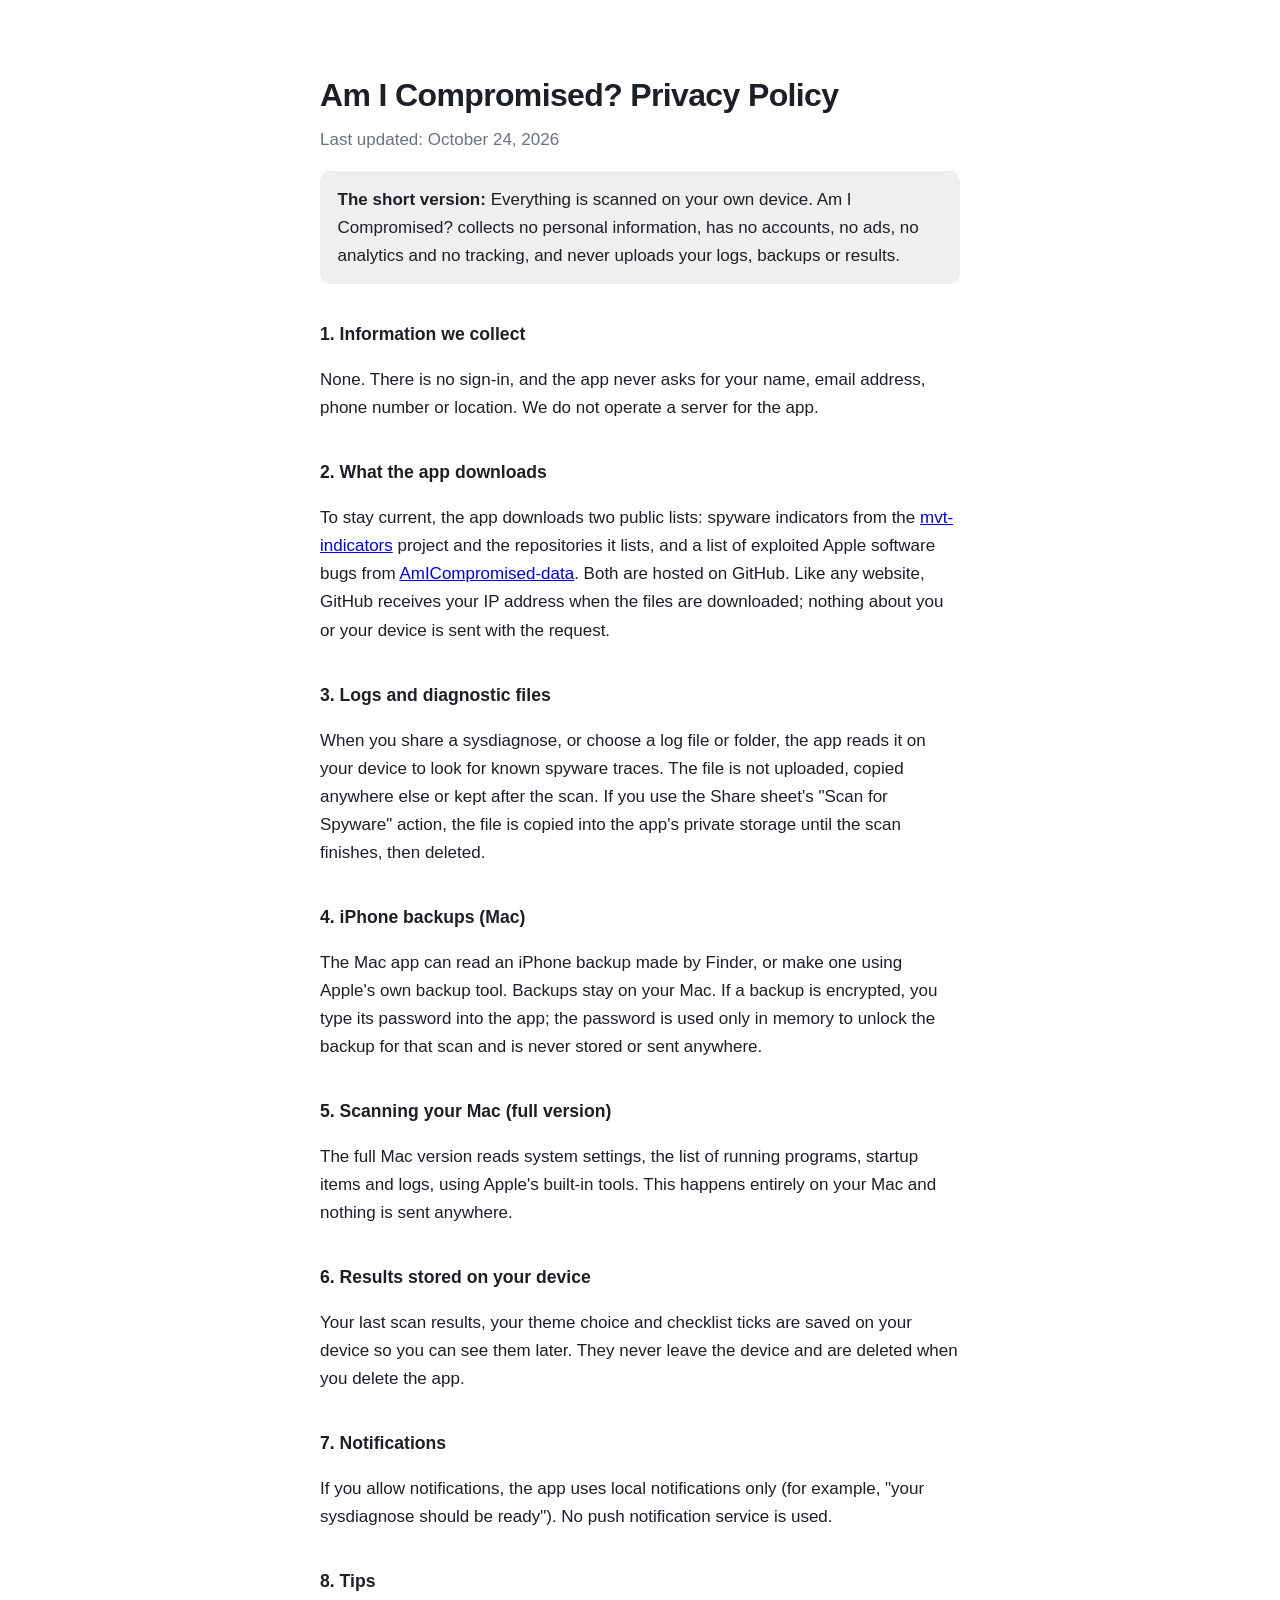
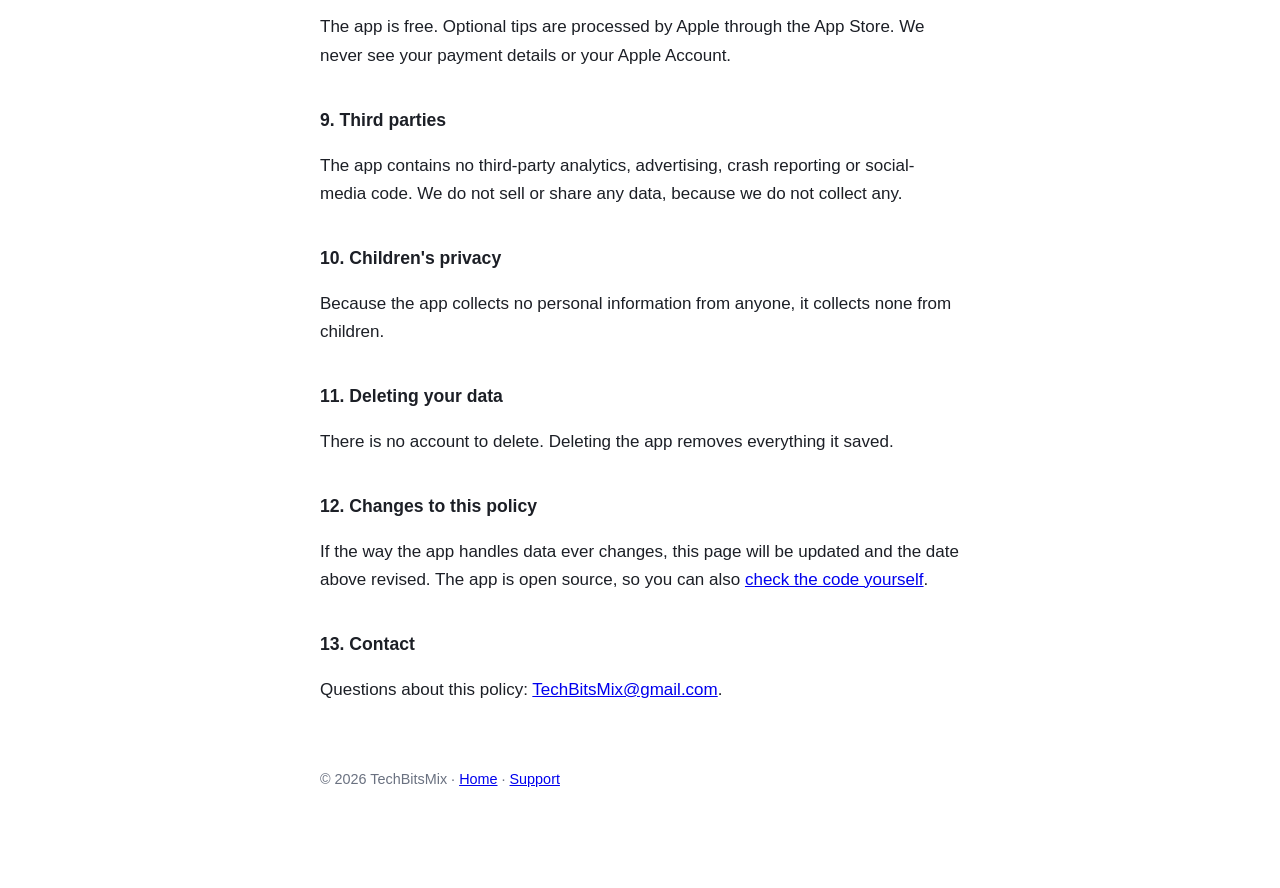
==== docs/privacy.html @ dd46e2ae "Add website: home, privacy policy and support pages (docs/) Co-Authored-By: Claude Opus 5.5 <noreply" ====
<!DOCTYPE html>
<html lang="en">
<head>
<meta charset="utf-8">
<meta name="viewport" content="width=device-width, initial-scale=1">
<title>Am I Compromised? — Privacy Policy</title>
<link rel="stylesheet" href="style.css">
</head>
<body>
<h1>Am I Compromised? Privacy Policy</h1>
<p class="sub">Last updated: October 24, 2026</p>

<div class="highlight">
  <strong>The short version:</strong> Everything is scanned on your own device. Am I Compromised? collects no personal information, has no accounts, no ads, no analytics and no tracking, and never uploads your logs, backups or results.
</div>

<h2>1. Information we collect</h2>
<p>None. There is no sign-in, and the app never asks for your name, email address, phone number or location. We do not operate a server for the app.</p>

<h2>2. What the app downloads</h2>
<p>To stay current, the app downloads two public lists: spyware indicators from the <a href="https://github.com/mvt-project/mvt-indicators">mvt-indicators</a> project and the repositories it lists, and a list of exploited Apple software bugs from <a href="https://github.com/shiftingeden/AmICompromised-data">AmICompromised-data</a>. Both are hosted on GitHub. Like any website, GitHub receives your IP address when the files are downloaded; nothing about you or your device is sent with the request.</p>

<h2>3. Logs and diagnostic files</h2>
<p>When you share a sysdiagnose, or choose a log file or folder, the app reads it on your device to look for known spyware traces. The file is not uploaded, copied anywhere else or kept after the scan. If you use the Share sheet's "Scan for Spyware" action, the file is copied into the app's private storage until the scan finishes, then deleted.</p>

<h2>4. iPhone backups (Mac)</h2>
<p>The Mac app can read an iPhone backup made by Finder, or make one using Apple's own backup tool. Backups stay on your Mac. If a backup is encrypted, you type its password into the app; the password is used only in memory to unlock the backup for that scan and is never stored or sent anywhere.</p>

<h2>5. Scanning your Mac (full version)</h2>
<p>The full Mac version reads system settings, the list of running programs, startup items and logs, using Apple's built-in tools. This happens entirely on your Mac and nothing is sent anywhere.</p>

<h2>6. Results stored on your device</h2>
<p>Your last scan results, your theme choice and checklist ticks are saved on your device so you can see them later. They never leave the device and are deleted when you delete the app.</p>

<h2>7. Notifications</h2>
<p>If you allow notifications, the app uses local notifications only (for example, "your sysdiagnose should be ready"). No push notification service is used.</p>

<h2>8. Tips</h2>
<p>The app is free. Optional tips are processed by Apple through the App Store. We never see your payment details or your Apple Account.</p>

<h2>9. Third parties</h2>
<p>The app contains no third-party analytics, advertising, crash reporting or social-media code. We do not sell or share any data, because we do not collect any.</p>

<h2>10. Children's privacy</h2>
<p>Because the app collects no personal information from anyone, it collects none from children.</p>

<h2>11. Deleting your data</h2>
<p>There is no account to delete. Deleting the app removes everything it saved.</p>

<h2>12. Changes to this policy</h2>
<p>If the way the app handles data ever changes, this page will be updated and the date above revised. The app is open source, so you can also <a href="https://github.com/shiftingeden/AmICompromised">check the code yourself</a>.</p>

<h2>13. Contact</h2>
<p>Questions about this policy: <a href="mailto:TechBitsMix@gmail.com">TechBitsMix@gmail.com</a>.</p>

<footer>© 2026 TechBitsMix · <a href="index.html">Home</a> · <a href="support.html">Support</a></footer>
</body>
</html>
---- docs/style.css ----
:root { color-scheme: light dark; }
body {
  font: 17px/1.65 -apple-system, BlinkMacSystemFont, "Segoe UI", Roboto, sans-serif;
  max-width: 40rem; margin: 0 auto; padding: 3rem 1.25rem 6rem;
  color: #1c1f26; background: #fff;
}
@media (prefers-color-scheme: dark) { body { color: #e8eaee; background: #14161a; } a { color: #6aa8ff; } }
h1 { font-size: 2rem; letter-spacing: -0.02em; margin-bottom: 0.25rem; }
h2 { font-size: 1.1rem; margin-top: 2.25rem; }
.sub { color: #6a7180; margin-top: 0; }
.highlight { background: rgba(127,127,127,0.12); border-radius: 10px; padding: 0.9rem 1.1rem; }
.icon { width: 96px; height: 96px; border-radius: 22px; }
footer { margin-top: 4rem; color: #6a7180; font-size: 0.9rem; }
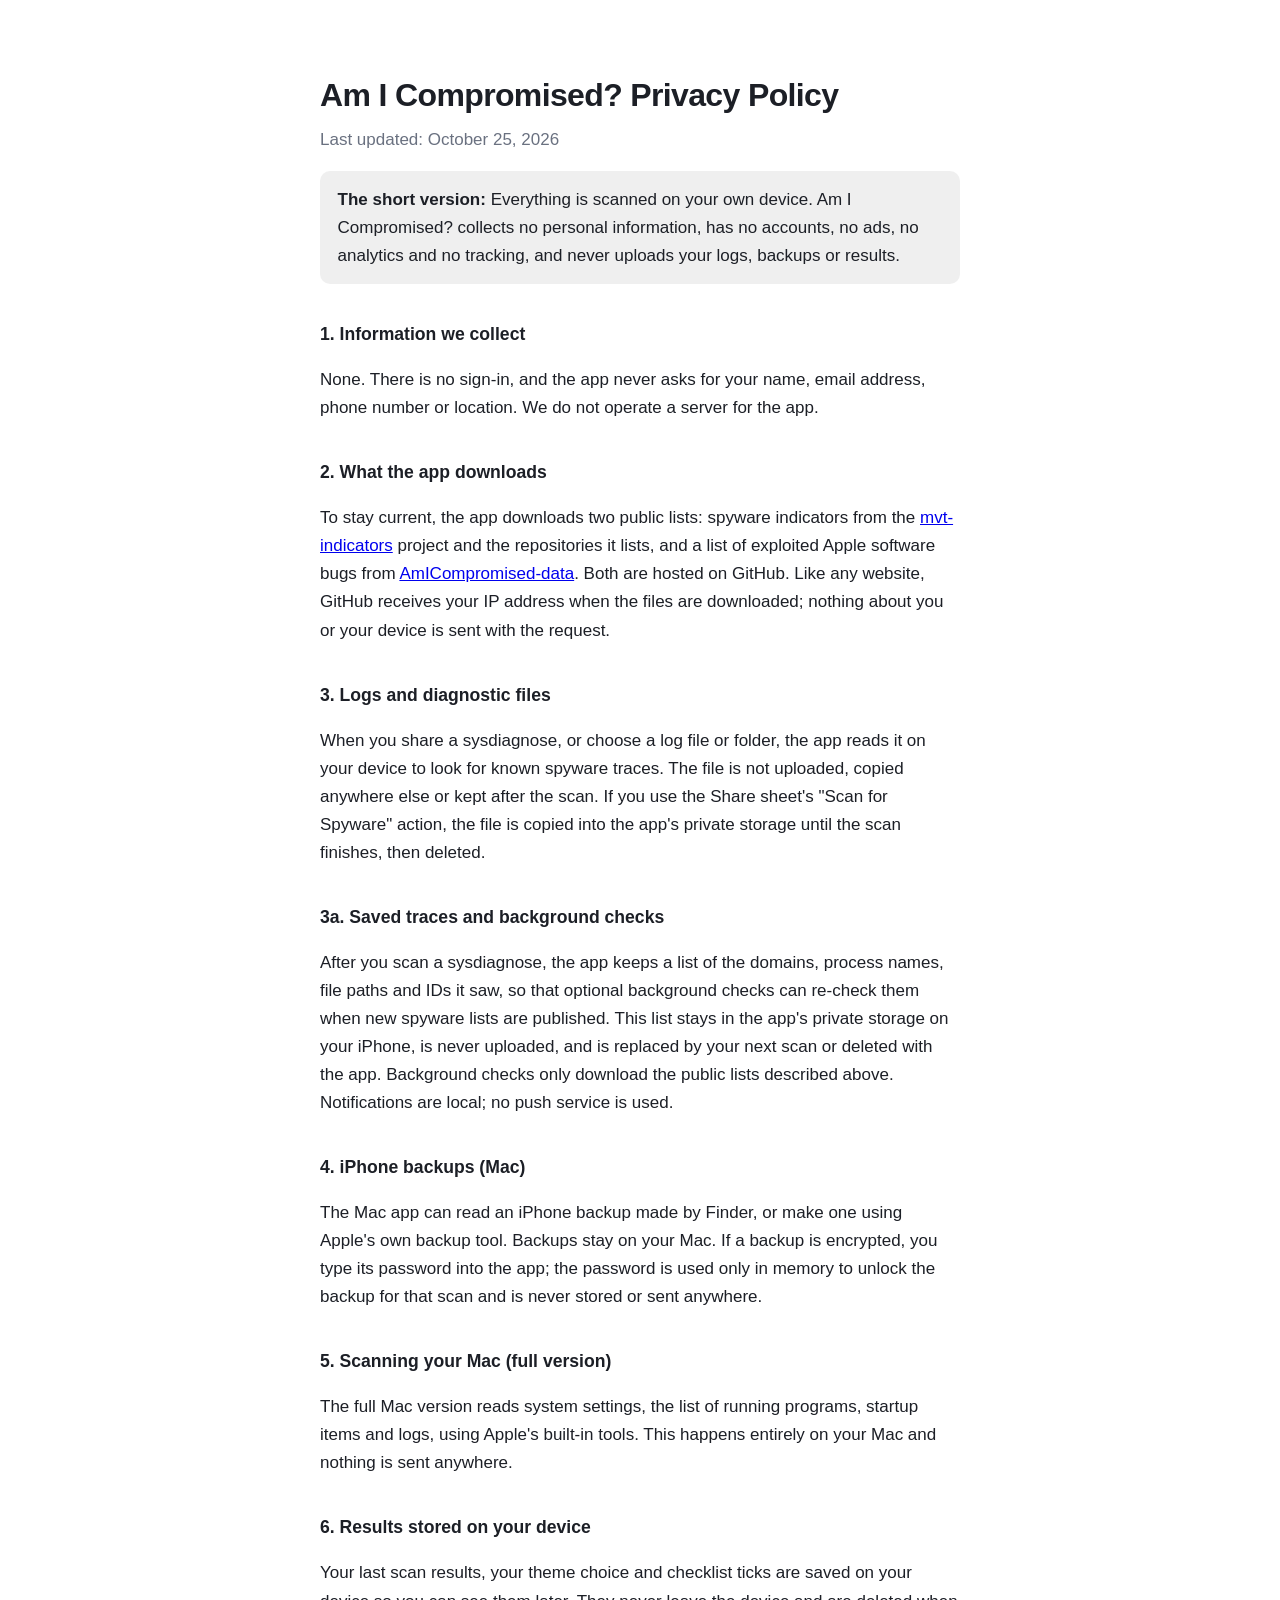
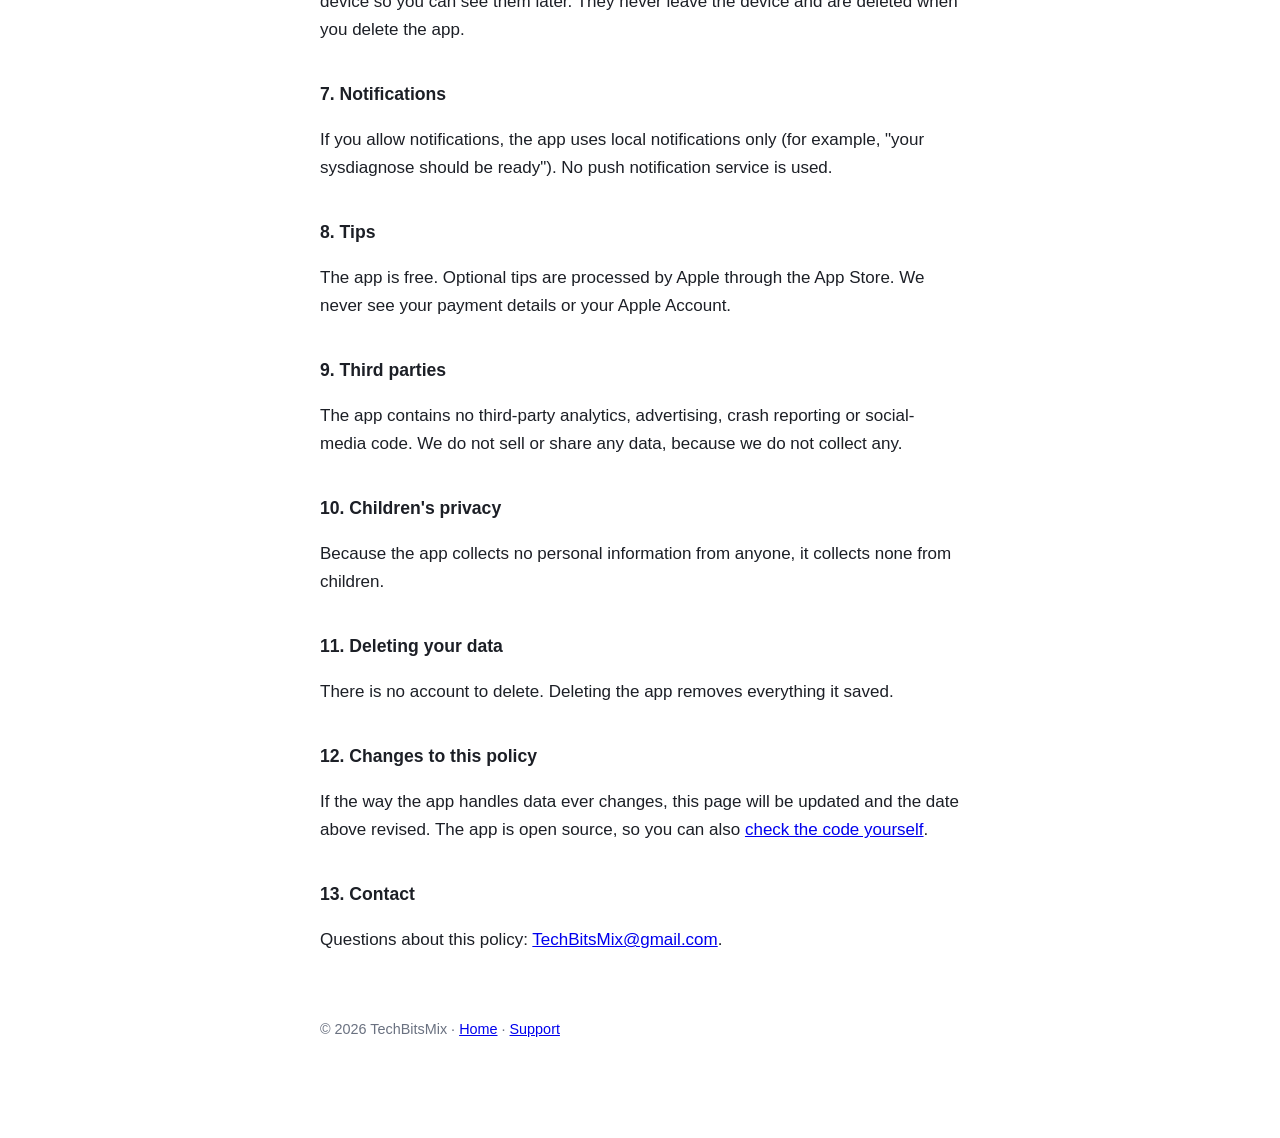
==== commit 257796d9: "Widget, background protection, emergency Shortcut, restart reminders; build 6 - StatusWidget: Home S" ====
--- a/docs/privacy.html
+++ b/docs/privacy.html
@@ -8,7 +8,7 @@
 </head>
 <body>
 <h1>Am I Compromised? Privacy Policy</h1>
-<p class="sub">Last updated: October 24, 2026</p>
+<p class="sub">Last updated: October 25, 2026</p>
 
 <div class="highlight">
   <strong>The short version:</strong> Everything is scanned on your own device. Am I Compromised? collects no personal information, has no accounts, no ads, no analytics and no tracking, and never uploads your logs, backups or results.
@@ -22,6 +22,9 @@
 
 <h2>3. Logs and diagnostic files</h2>
 <p>When you share a sysdiagnose, or choose a log file or folder, the app reads it on your device to look for known spyware traces. The file is not uploaded, copied anywhere else or kept after the scan. If you use the Share sheet's "Scan for Spyware" action, the file is copied into the app's private storage until the scan finishes, then deleted.</p>
+
+<h2>3a. Saved traces and background checks</h2>
+<p>After you scan a sysdiagnose, the app keeps a list of the domains, process names, file paths and IDs it saw, so that optional background checks can re-check them when new spyware lists are published. This list stays in the app's private storage on your iPhone, is never uploaded, and is replaced by your next scan or deleted with the app. Background checks only download the public lists described above. Notifications are local; no push service is used.</p>
 
 <h2>4. iPhone backups (Mac)</h2>
 <p>The Mac app can read an iPhone backup made by Finder, or make one using Apple's own backup tool. Backups stay on your Mac. If a backup is encrypted, you type its password into the app; the password is used only in memory to unlock the backup for that scan and is never stored or sent anywhere.</p>
